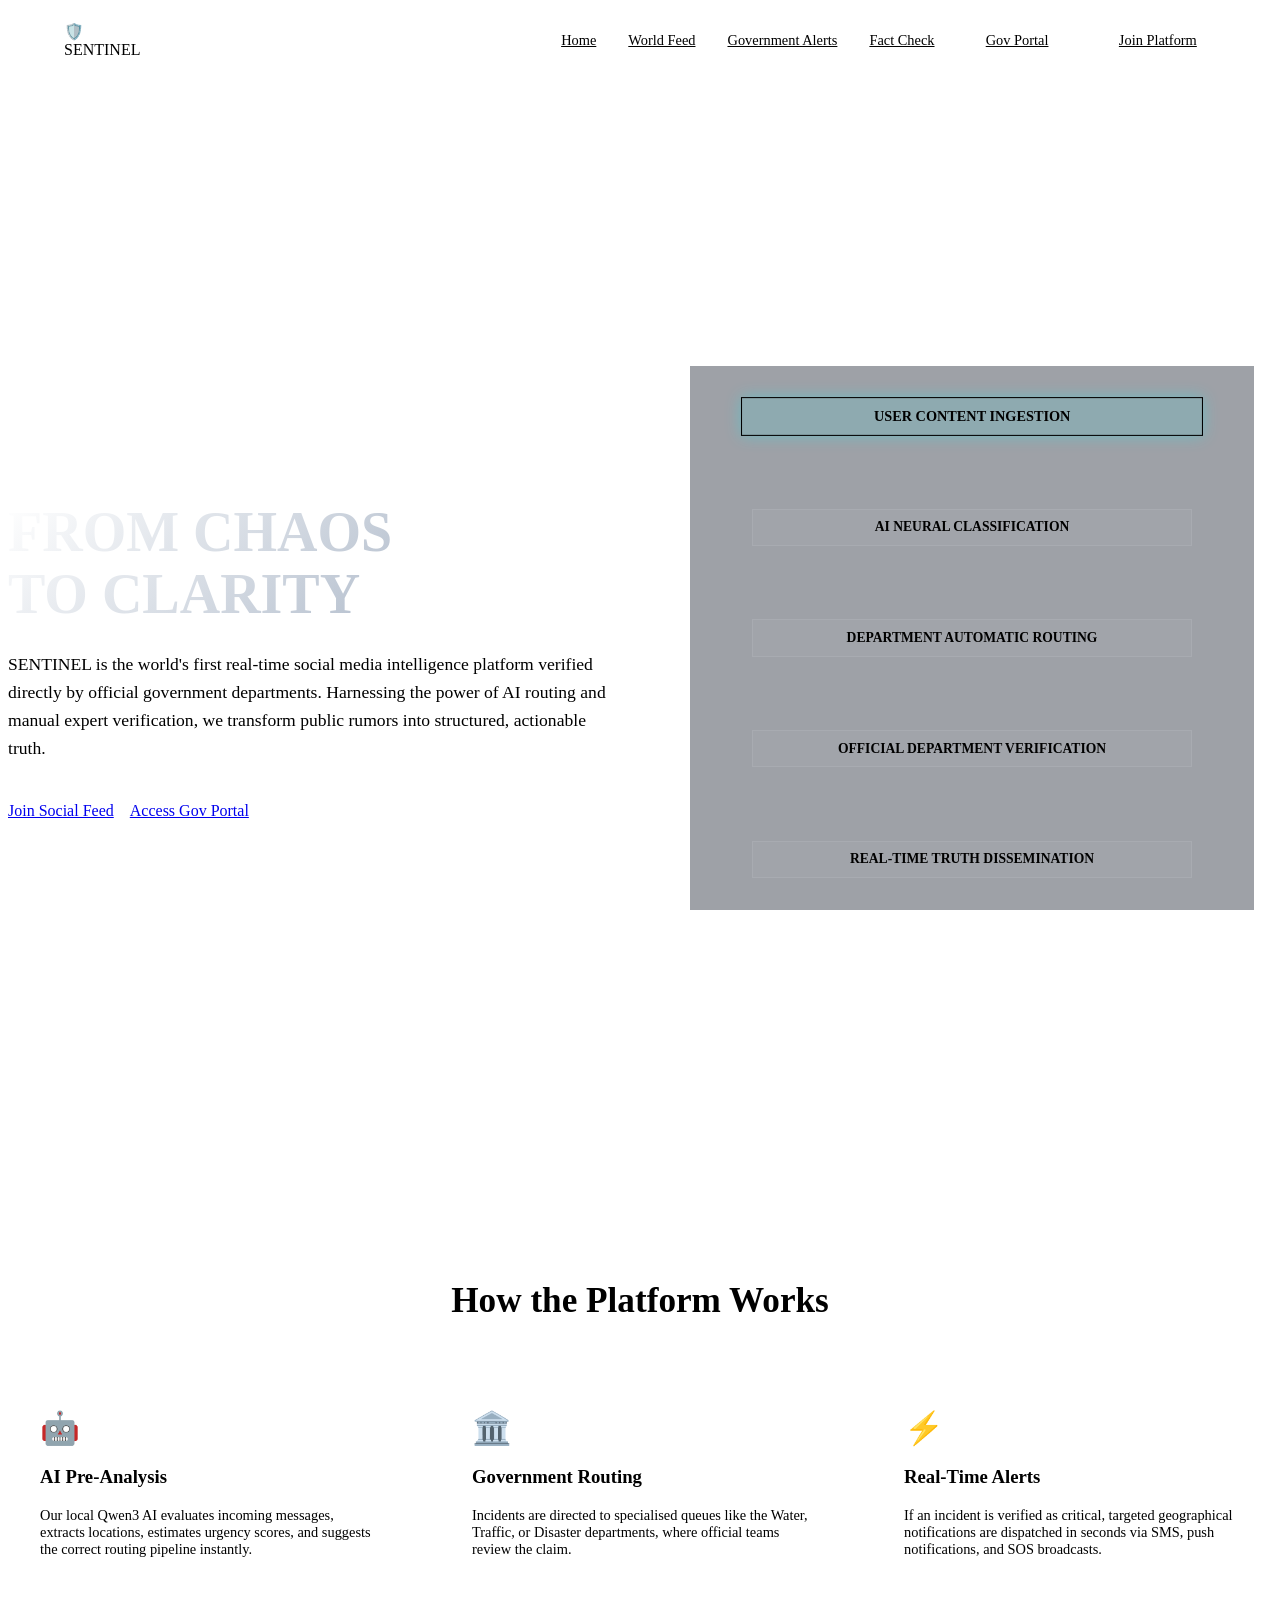
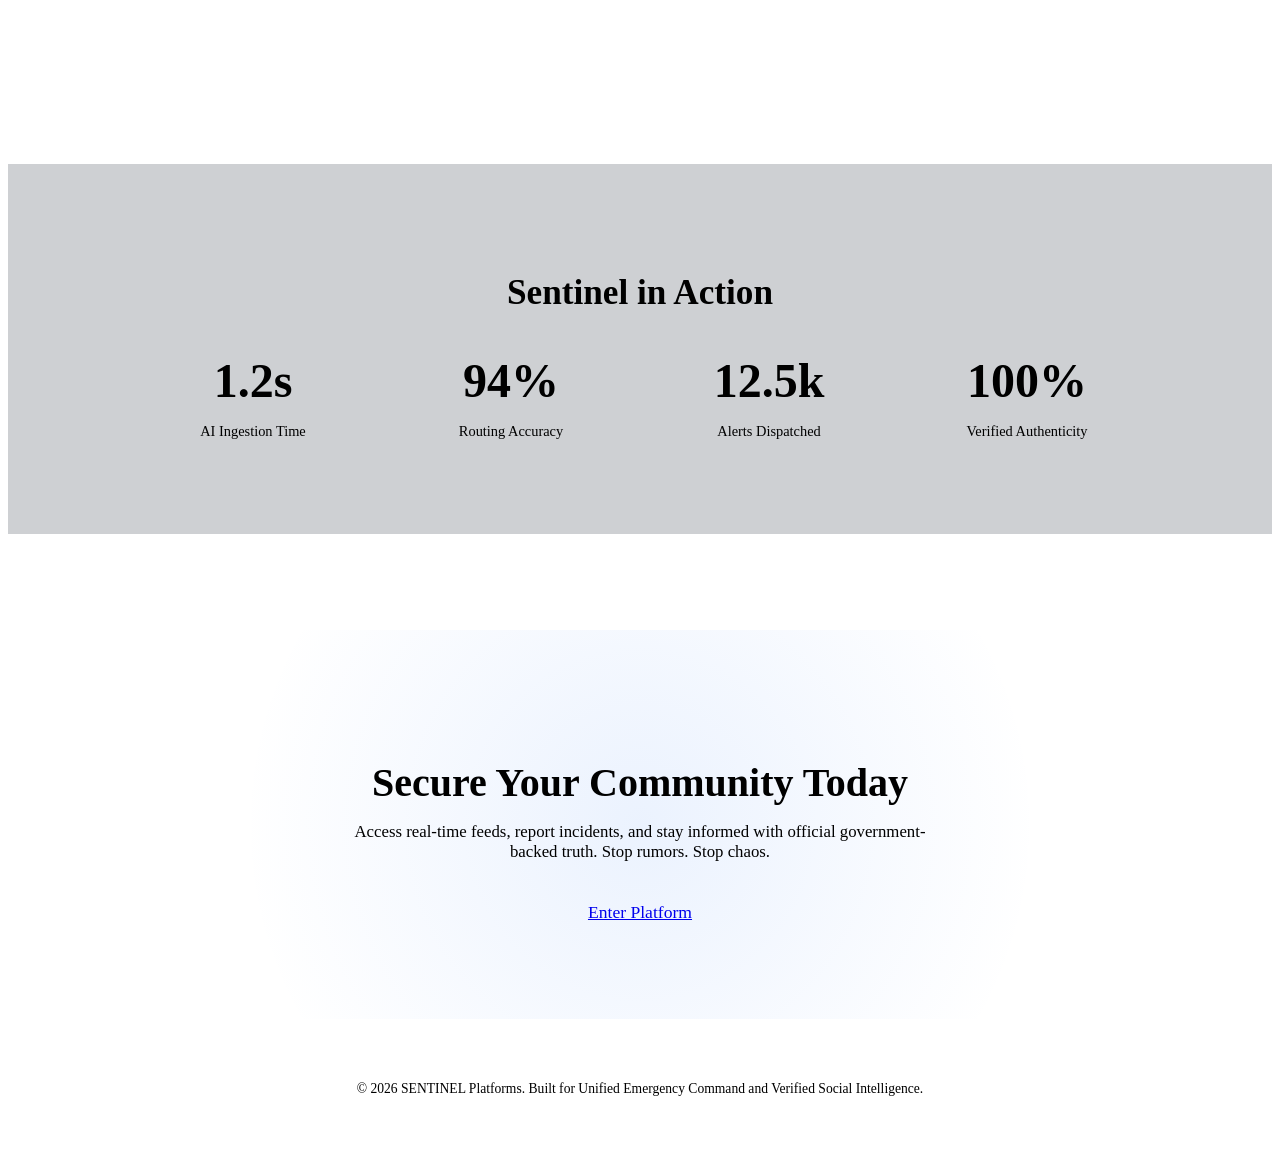
==== frontend/index.html @ c29b2e0d "Initial commit of SENTINEL with Lucida Fax, responsive styles and custom visual effects" ====
<!DOCTYPE html>
<html lang="en">
<head>
    <meta charset="UTF-8">
    <meta name="viewport" content="width=device-width, initial-scale=1.0">
    <title>SENTINEL - Real-Time Government Verified Social Intelligence</title>
    <link rel="stylesheet" href="/css/variables.css">
    <link rel="stylesheet" href="/css/reset.css">
    <link rel="stylesheet" href="/css/global.css">
    <link rel="stylesheet" href="/css/layout.css">
    <link rel="stylesheet" href="/css/components.css">
    <link rel="stylesheet" href="/css/animations.css">
    <link rel="stylesheet" href="/css/responsive.css">
    <style>
        body {
            overflow-x: hidden;
        }
        /* Landing Page Custom Elements */
        .landing-header {
            display: flex;
            justify-content: space-between;
            align-items: center;
            height: 80px;
            border-bottom: var(--border-color-dark) 1px solid;
            backdrop-filter: var(--glass-blur);
            position: fixed;
            top: 0; left: 0; right: 0;
            z-index: 100;
            padding: 0 4rem;
        }
        .landing-nav {
            display: flex;
            gap: 2rem;
            align-items: center;
        }
        .landing-nav a {
            font-size: 0.9rem;
            font-weight: 500;
            color: var(--text-secondary-dark);
            transition: var(--transition-fast);
        }
        .landing-nav a:hover {
            color: var(--color-accent);
        }
        .landing-hero {
            padding: 180px 0 100px;
            display: grid;
            grid-template-columns: 1fr 1fr;
            gap: 4rem;
            align-items: center;
            min-height: 100vh;
        }
        .hero-left h1 {
            font-size: 3.5rem;
            line-height: 1.1;
            font-weight: 800;
            margin-bottom: 1.5rem;
            background: linear-gradient(135deg, #ffffff, #94a3b8);
            -webkit-background-clip: text;
            -webkit-text-fill-color: transparent;
        }
        .hero-left h1 span {
            display: block;
            background: linear-gradient(135deg, var(--color-accent), var(--color-secondary));
            -webkit-background-clip: text;
            -webkit-text-fill-color: transparent;
        }
        .hero-left p {
            font-size: 1.1rem;
            color: var(--text-secondary-dark);
            margin-bottom: 2.5rem;
            line-height: 1.6;
        }
        .hero-buttons {
            display: flex;
            gap: 1rem;
        }
        
        /* Flowchart animation container */
        .hero-right {
            display: flex;
            justify-content: center;
            align-items: center;
            position: relative;
        }
        .flow-animation-box {
            width: 100%;
            max-width: 500px;
            height: 480px;
            background: rgba(13, 20, 35, 0.4);
            border: var(--border-color-dark) 1px solid;
            border-radius: var(--border-radius-lg);
            padding: 2rem;
            display: flex;
            flex-direction: column;
            justify-content: space-between;
            align-items: center;
            backdrop-filter: var(--glass-blur);
        }
        .flow-node {
            padding: 0.6rem 1.2rem;
            border-radius: var(--border-radius);
            font-size: 0.85rem;
            font-weight: 600;
            background: rgba(255,255,255,0.03);
            border: 1px solid rgba(255, 255, 255, 0.08);
            text-align: center;
            width: 80%;
            position: relative;
            z-index: 2;
            transition: var(--transition-fast);
        }
        .flow-node.active {
            border-color: var(--color-accent);
            background: rgba(0, 245, 255, 0.1);
            box-shadow: 0 0 15px rgba(0, 245, 255, 0.3);
            transform: scale(1.05);
        }
        .flow-line {
            width: 2px;
            height: 40px;
            background: linear-gradient(180deg, var(--color-secondary), transparent);
            position: relative;
        }
        .flow-line::after {
            content: '';
            position: absolute;
            top: 0; left: -2px;
            width: 6px; height: 6px;
            border-radius: 50%;
            background: var(--color-accent);
            animation: flowDot 2s infinite linear;
        }
        @keyframes flowDot {
            0% { top: 0; opacity: 1; }
            100% { top: 100%; opacity: 0; }
        }
        
        .section-title {
            text-align: center;
            font-size: 2.2rem;
            margin-bottom: 3.5rem;
        }
        .section-title span {
            color: var(--color-accent);
        }
        .features-grid {
            display: grid;
            grid-template-columns: repeat(3, 1fr);
            gap: 2rem;
            margin-bottom: 6rem;
        }
        .feature-card {
            padding: 2rem;
            text-align: left;
        }
        .feature-icon {
            font-size: 2rem;
            color: var(--color-accent);
            margin-bottom: 1rem;
        }
        
        .stats-section {
            background: rgba(13, 20, 35, 0.2);
            border-top: var(--border-color-dark) 1px solid;
            border-bottom: var(--border-color-dark) 1px solid;
            padding: 5rem 0;
            text-align: center;
            margin-bottom: 6rem;
        }
        .stats-landing-grid {
            display: grid;
            grid-template-columns: repeat(4, 1fr);
            gap: 2rem;
            max-width: 1000px;
            margin: 0 auto;
        }
        .stat-landing-num {
            font-size: 3rem;
            font-weight: 700;
            color: var(--color-accent);
        }
        
        .cta-section {
            text-align: center;
            padding: 6rem 0;
            background: radial-gradient(circle, rgba(59, 130, 246, 0.1) 0%, transparent 60%);
        }
    </style>
</head>
<body class="theme-dark">

    <header class="landing-header">
        <div class="logo-container" style="margin-bottom: 0;">
            <div class="logo-icon">🛡️</div>
            <div class="logo-text">SENTINEL</div>
        </div>
        <nav class="landing-nav">
            <a href="#">Home</a>
            <a href="/pages/world-feed.html">World Feed</a>
            <a href="/pages/dashboard.html">Government Alerts</a>
            <a href="/pages/fact-check.html">Fact Check</a>
            <a href="/pages/login.html" class="btn btn-secondary" style="padding: 0.5rem 1.2rem;">Gov Portal</a>
            <a href="/pages/world-feed.html" class="btn btn-primary" style="padding: 0.5rem 1.2rem;">Join Platform</a>
        </nav>
    </header>

    <main class="landing-container">
        
        <section class="landing-hero animate-fade-in-up">
            <div class="hero-left">
                <h1>FROM CHAOS<br><span>TO CLARITY</span></h1>
                <p>SENTINEL is the world's first real-time social media intelligence platform verified directly by official government departments. Harnessing the power of AI routing and manual expert verification, we transform public rumors into structured, actionable truth.</p>
                <div class="hero-buttons">
                    <a href="/pages/world-feed.html" class="btn btn-primary">Join Social Feed</a>
                    <a href="/pages/login.html" class="btn btn-secondary">Access Gov Portal</a>
                </div>
            </div>
            <div class="hero-right">
                <div class="flow-animation-box">
                    <div class="flow-node" id="node-user">USER CONTENT INGESTION</div>
                    <div class="flow-line"></div>
                    <div class="flow-node" id="node-ai">AI NEURAL CLASSIFICATION</div>
                    <div class="flow-line"></div>
                    <div class="flow-node" id="node-routing">DEPARTMENT AUTOMATIC ROUTING</div>
                    <div class="flow-line"></div>
                    <div class="flow-node" id="node-gov">OFFICIAL DEPARTMENT VERIFICATION</div>
                    <div class="flow-line"></div>
                    <div class="flow-node" id="node-alert">REAL-TIME TRUTH DISSEMINATION</div>
                </div>
            </div>
        </section>

        <section id="how-it-works" style="padding: 4rem 0;">
            <h2 class="section-title">How the <span>Platform Works</span></h2>
            <div class="features-grid">
                <div class="card feature-card animate-float">
                    <div class="feature-icon">🤖</div>
                    <h3>AI Pre-Analysis</h3>
                    <p class="text-muted" style="margin-top: 0.5rem; font-size: 0.9rem;">Our local Qwen3 AI evaluates incoming messages, extracts locations, estimates urgency scores, and suggests the correct routing pipeline instantly.</p>
                </div>
                <div class="card feature-card animate-float" style="animation-delay: 0.5s;">
                    <div class="feature-icon">🏛️</div>
                    <h3>Government Routing</h3>
                    <p class="text-muted" style="margin-top: 0.5rem; font-size: 0.9rem;">Incidents are directed to specialised queues like the Water, Traffic, or Disaster departments, where official teams review the claim.</p>
                </div>
                <div class="card feature-card animate-float" style="animation-delay: 1s;">
                    <div class="feature-icon">⚡</div>
                    <h3>Real-Time Alerts</h3>
                    <p class="text-muted" style="margin-top: 0.5rem; font-size: 0.9rem;">If an incident is verified as critical, targeted geographical notifications are dispatched in seconds via SMS, push notifications, and SOS broadcasts.</p>
                </div>
            </div>
        </section>

        <section class="stats-section">
            <h2 class="section-title" style="margin-bottom: 2.5rem;">Sentinel <span>in Action</span></h2>
            <div class="stats-landing-grid">
                <div>
                    <div class="stat-landing-num">1.2s</div>
                    <p class="text-muted" style="font-size: 0.9rem;">AI Ingestion Time</p>
                </div>
                <div>
                    <div class="stat-landing-num">94%</div>
                    <p class="text-muted" style="font-size: 0.9rem;">Routing Accuracy</p>
                </div>
                <div>
                    <div class="stat-landing-num">12.5k</div>
                    <p class="text-muted" style="font-size: 0.9rem;">Alerts Dispatched</p>
                </div>
                <div>
                    <div class="stat-landing-num">100%</div>
                    <p class="text-muted" style="font-size: 0.9rem;">Verified Authenticity</p>
                </div>
            </div>
        </section>

        <section class="cta-section">
            <h2 style="font-size: 2.5rem; margin-bottom: 1rem; font-family: 'Poppins';">Secure Your Community Today</h2>
            <p class="text-muted" style="max-width: 600px; margin: 0 auto 2.5rem; font-size: 1.05rem;">Access real-time feeds, report incidents, and stay informed with official government-backed truth. Stop rumors. Stop chaos.</p>
            <a href="/pages/world-feed.html" class="btn btn-primary" style="padding: 1rem 3rem; font-size: 1.1rem;">Enter Platform</a>
        </section>

    </main>

    <footer style="padding: 3rem 0; border-top: var(--border-color-dark) 1px solid; text-align: center; color: var(--text-secondary-dark); font-size: 0.85rem;">
        <p>© 2026 SENTINEL Platforms. Built for Unified Emergency Command and Verified Social Intelligence.</p>
    </footer>

    <script src="/js/api.js"></script>
    <script>
        // Nodes flow animation loop
        const nodes = ['node-user', 'node-ai', 'node-routing', 'node-gov', 'node-alert'];
        let activeIdx = 0;
        
        function rotateAnimation() {
            nodes.forEach(id => {
                document.getElementById(id).classList.remove('active');
            });
            document.getElementById(nodes[activeIdx]).classList.add('active');
            activeIdx = (activeIdx + 1) % nodes.length;
        }
        
        setInterval(rotateAnimation, 2000);
        rotateAnimation();
    </script>
</body>
</html>
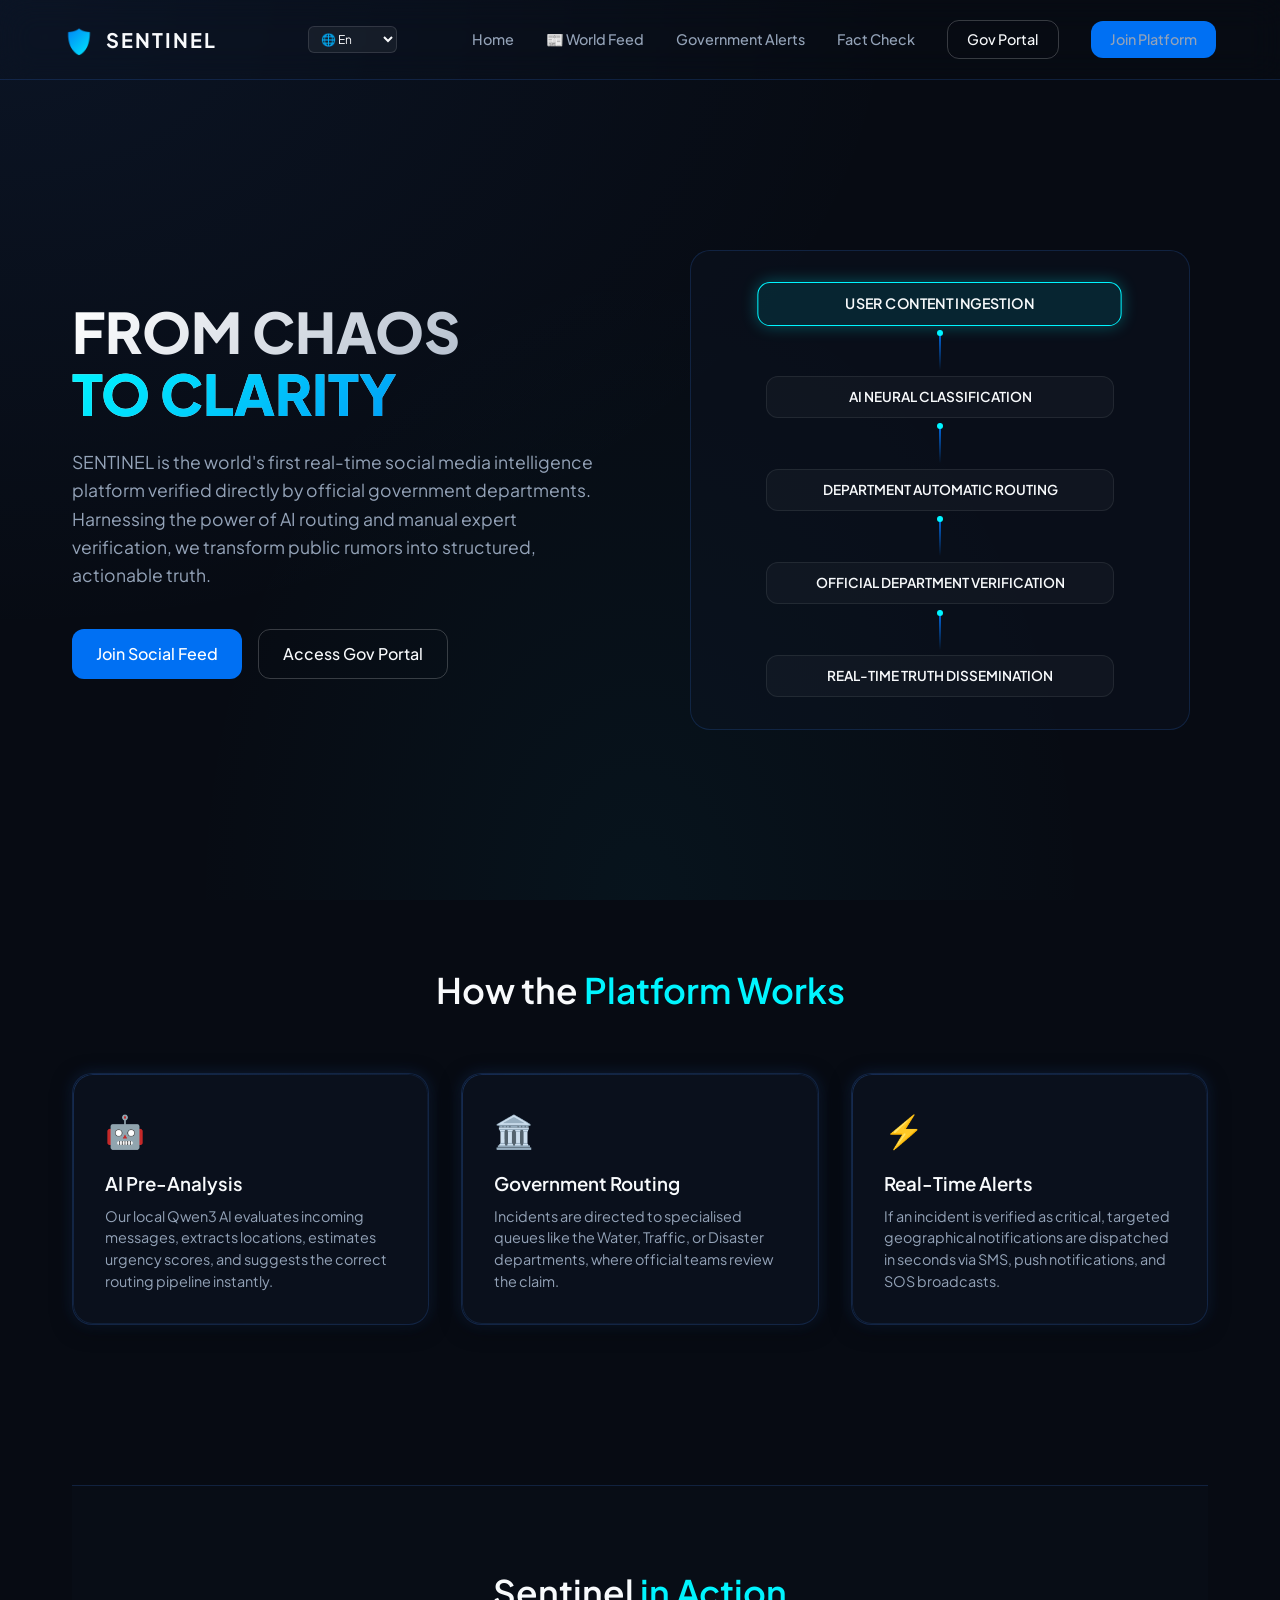
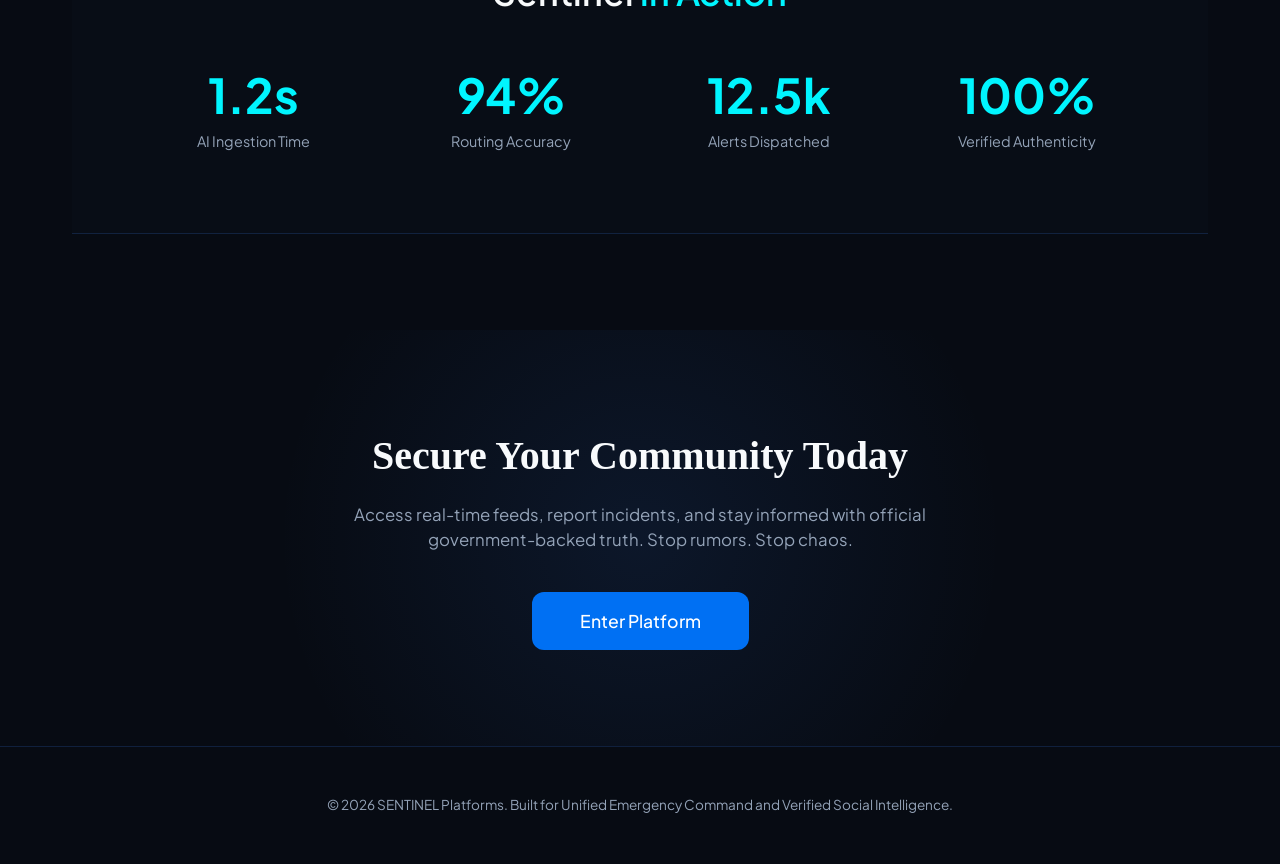
==== commit bfbabae6: "style: restore CSS layouts, convert paths to relative, and upgrade visuals" ====
--- a/frontend/index.html
+++ b/frontend/index.html
@@ -4,13 +4,13 @@
     <meta charset="UTF-8">
     <meta name="viewport" content="width=device-width, initial-scale=1.0">
     <title>SENTINEL - Real-Time Government Verified Social Intelligence</title>
-    <link rel="stylesheet" href="/css/variables.css">
-    <link rel="stylesheet" href="/css/reset.css">
-    <link rel="stylesheet" href="/css/global.css">
-    <link rel="stylesheet" href="/css/layout.css">
-    <link rel="stylesheet" href="/css/components.css">
-    <link rel="stylesheet" href="/css/animations.css">
-    <link rel="stylesheet" href="/css/responsive.css">
+    <link rel="stylesheet" href="css/variables.css?v=1.0.1">
+    <link rel="stylesheet" href="css/reset.css?v=1.0.1">
+    <link rel="stylesheet" href="css/global.css?v=1.0.1">
+    <link rel="stylesheet" href="css/layout.css?v=1.0.1">
+    <link rel="stylesheet" href="css/components.css?v=1.0.1">
+    <link rel="stylesheet" href="css/animations.css?v=1.0.1">
+    <link rel="stylesheet" href="css/responsive.css?v=1.0.1">
     <style>
         body {
             overflow-x: hidden;
@@ -197,11 +197,11 @@
         </div>
         <nav class="landing-nav">
             <a href="#">Home</a>
-            <a href="/pages/world-feed.html">World Feed</a>
-            <a href="/pages/dashboard.html">Government Alerts</a>
-            <a href="/pages/fact-check.html">Fact Check</a>
-            <a href="/pages/login.html" class="btn btn-secondary" style="padding: 0.5rem 1.2rem;">Gov Portal</a>
-            <a href="/pages/world-feed.html" class="btn btn-primary" style="padding: 0.5rem 1.2rem;">Join Platform</a>
+            <a href="pages/world-feed.html">World Feed</a>
+            <a href="pages/dashboard.html">Government Alerts</a>
+            <a href="pages/fact-check.html">Fact Check</a>
+            <a href="pages/login.html" class="btn btn-secondary" style="padding: 0.5rem 1.2rem;">Gov Portal</a>
+            <a href="pages/world-feed.html" class="btn btn-primary" style="padding: 0.5rem 1.2rem;">Join Platform</a>
         </nav>
     </header>
 
@@ -212,8 +212,8 @@
                 <h1>FROM CHAOS<br><span>TO CLARITY</span></h1>
                 <p>SENTINEL is the world's first real-time social media intelligence platform verified directly by official government departments. Harnessing the power of AI routing and manual expert verification, we transform public rumors into structured, actionable truth.</p>
                 <div class="hero-buttons">
-                    <a href="/pages/world-feed.html" class="btn btn-primary">Join Social Feed</a>
-                    <a href="/pages/login.html" class="btn btn-secondary">Access Gov Portal</a>
+                    <a href="pages/world-feed.html" class="btn btn-primary">Join Social Feed</a>
+                    <a href="pages/login.html" class="btn btn-secondary">Access Gov Portal</a>
                 </div>
             </div>
             <div class="hero-right">
@@ -277,7 +277,7 @@
         <section class="cta-section">
             <h2 style="font-size: 2.5rem; margin-bottom: 1rem; font-family: 'Poppins';">Secure Your Community Today</h2>
             <p class="text-muted" style="max-width: 600px; margin: 0 auto 2.5rem; font-size: 1.05rem;">Access real-time feeds, report incidents, and stay informed with official government-backed truth. Stop rumors. Stop chaos.</p>
-            <a href="/pages/world-feed.html" class="btn btn-primary" style="padding: 1rem 3rem; font-size: 1.1rem;">Enter Platform</a>
+            <a href="pages/world-feed.html" class="btn btn-primary" style="padding: 1rem 3rem; font-size: 1.1rem;">Enter Platform</a>
         </section>
 
     </main>
@@ -286,7 +286,8 @@
         <p>© 2026 SENTINEL Platforms. Built for Unified Emergency Command and Verified Social Intelligence.</p>
     </footer>
 
-    <script src="/js/api.js"></script>
+    <script src="js/i18n.js?v=1.0.1"></script>
+    <script src="js/api.js?v=1.0.1"></script>
     <script>
         // Nodes flow animation loop
         const nodes = ['node-user', 'node-ai', 'node-routing', 'node-gov', 'node-alert'];
@@ -304,4 +305,4 @@
         rotateAnimation();
     </script>
 </body>
-</html>
+</html>
--- a/frontend/css/variables.css
+++ b/frontend/css/variables.css
@@ -0,0 +1,54 @@
+@import url('https://fonts.googleapis.com/css2?family=Plus+Jakarta+Sans:ital,wght@0,300;0,400;0,500;0,600;0,700;0,800;1,400;1,500;1,600;1,700&family=Space+Grotesk:wght@300;400;500;600;700&display=swap');
+
+:root {
+    /* Color Palette */
+    --primary-bg-light: #f8fafc;
+    --primary-bg-dark: #070b13;
+    
+    --card-bg-light: rgba(255, 255, 255, 0.9);
+    --card-bg-dark: rgba(13, 20, 35, 0.65);
+    
+    --border-color-light: #e2e8f0;
+    --border-color-dark: rgba(59, 130, 246, 0.18);
+    
+    --text-primary-light: #0f172a;
+    --text-primary-dark: #f8fafc;
+    --text-secondary-light: #475569;
+    --text-secondary-dark: #94a3b8;
+
+    /* Theme Colors */
+    --color-primary: #0a1128;       /* Deep Navy Blue */
+    --color-secondary: #0070f3;     /* Electric Blue */
+    --color-accent: #00f5ff;        /* Neon Cyber Cyan */
+    --color-success: #10b981;       /* Green */
+    --color-success-bright: #34d399;/* Bright Green */
+    --color-warning: #f59e0b;       /* Orange */
+    --color-danger: #ef4444;        /* Red */
+    --color-critical: #ff007f;      /* Emergency Pinkish Red */
+    --color-critical-pulse: #dc2626;
+
+    /* Layout Tokens */
+    --sidebar-width: 260px;
+    --navbar-height: 70px;
+    --border-radius: 12px;
+    --border-radius-lg: 20px;
+    --border-radius-sm: 6px;
+    
+    /* Shadows */
+    --shadow-light: 0 4px 6px -1px rgb(0 0 0 / 0.1), 0 2px 4px -2px rgb(0 0 0 / 0.1);
+    --shadow-dark: 0 4px 20px 0 rgba(0, 0, 0, 0.5), 0 0 15px 0 rgba(59, 130, 246, 0.2);
+    
+    /* Glassmorphism */
+    --glass-blur: blur(16px);
+    --glass-border: 1px solid rgba(255, 255, 255, 0.08);
+    --glass-border-blue: 1px solid rgba(59, 130, 246, 0.25);
+    
+    /* Transitions */
+    --transition-fast: all 0.2s cubic-bezier(0.4, 0, 0.2, 1);
+    --transition-normal: all 0.3s cubic-bezier(0.4, 0, 0.2, 1);
+    --transition-slow: all 0.5s cubic-bezier(0.4, 0, 0.2, 1);
+    
+    /* Typography */
+    --font-primary: 'Plus Jakarta Sans', -apple-system, BlinkMacSystemFont, "Segoe UI", Roboto, sans-serif;
+    --font-mono: 'Space Grotesk', monospace;
+}
--- a/frontend/css/global.css
+++ b/frontend/css/global.css
@@ -0,0 +1,151 @@
+/* Base Styles */
+body {
+    font-family: var(--font-primary);
+    transition: background-color 0.3s ease, color 0.3s ease;
+}
+
+h1, h2, h3, h4, h5, h6 {
+    font-family: var(--font-primary);
+    font-weight: 600;
+}
+
+/* Light Theme (User Platform Default) */
+body.theme-light, .theme-light {
+    background-color: var(--primary-bg-light);
+    color: var(--text-primary-light);
+}
+
+body.theme-light .card, .theme-light .card {
+    background-color: var(--card-bg-light);
+    border: 1px solid var(--border-color-light);
+    box-shadow: var(--shadow-light);
+}
+
+body.theme-light .text-muted, .theme-light .text-muted {
+    color: var(--text-secondary-light);
+}
+
+/* Dark Theme (Gov Portal Default) */
+body.theme-dark, .theme-dark {
+    background-color: var(--primary-bg-dark);
+    color: var(--text-primary-dark);
+    background-image: 
+        radial-gradient(at 0% 0%, rgba(59, 130, 246, 0.08) 0px, transparent 50%),
+        radial-gradient(at 50% 100%, rgba(6, 182, 212, 0.05) 0px, transparent 50%);
+    background-attachment: fixed;
+}
+
+body.theme-dark .card, .theme-dark .card {
+    background: var(--card-bg-dark);
+    backdrop-filter: var(--glass-blur);
+    border: var(--border-color-dark) 1px solid;
+    box-shadow: var(--shadow-dark);
+}
+
+body.theme-dark .text-muted, .theme-dark .text-muted {
+    color: var(--text-secondary-dark);
+}
+
+/* Scrollbar customization */
+::-webkit-scrollbar {
+    width: 8px;
+    height: 8px;
+}
+
+::-webkit-scrollbar-track {
+    background: transparent;
+}
+
+.theme-light ::-webkit-scrollbar-thumb {
+    background: #cbd5e1;
+    border-radius: 4px;
+}
+
+.theme-dark ::-webkit-scrollbar-thumb {
+    background: rgba(59, 130, 246, 0.3);
+    border-radius: 4px;
+}
+
+::-webkit-scrollbar-thumb:hover {
+    background: var(--color-secondary);
+}
+
+/* Utility Classes */
+.flex { display: flex; }
+.align-center { align-items: center; }
+.justify-between { justify-content: space-between; }
+.grid { display: grid; }
+.gap-1 { gap: 0.5rem; }
+.gap-2 { gap: 1rem; }
+.gap-3 { gap: 1.5rem; }
+.p-2 { padding: 1rem; }
+.p-3 { padding: 1.5rem; }
+.text-center { text-align: center; }
+.full-width { width: 100%; }
+
+/* Glass Button base styles */
+.btn {
+    padding: 0.75rem 1.5rem;
+    border-radius: var(--border-radius);
+    font-weight: 500;
+    transition: var(--transition-fast);
+    display: inline-flex;
+    align-items: center;
+    justify-content: center;
+    gap: 0.5rem;
+}
+
+.btn-primary {
+    background-color: var(--color-secondary);
+    color: white;
+}
+
+.btn-primary:hover {
+    background-color: #0256be;
+    box-shadow: 0 0 15px rgba(59, 130, 246, 0.5);
+}
+
+.btn-secondary {
+    background-color: transparent;
+    border: 1px solid currentColor;
+}
+
+.theme-dark .btn-secondary {
+    color: var(--text-primary-dark);
+    border-color: rgba(255, 255, 255, 0.2);
+}
+.theme-dark .btn-secondary:hover {
+    background: rgba(255, 255, 255, 0.05);
+}
+
+.theme-light .btn-secondary {
+    color: var(--text-primary-light);
+    border-color: var(--border-color-light);
+}
+.theme-light .btn-secondary:hover {
+    background: rgba(0, 0, 0, 0.03);
+}
+
+.btn-danger {
+    background-color: var(--color-danger);
+    color: white;
+}
+.btn-danger:hover {
+    background-color: #dc2626;
+    box-shadow: 0 0 15px rgba(239, 68, 68, 0.4);
+}
+
+/* Nav Item SVG Icon Styling */
+.nav-icon {
+    width: 18px;
+    height: 18px;
+    margin-right: 10px;
+    flex-shrink: 0;
+    vertical-align: middle;
+    stroke-width: 2;
+    transition: transform 0.2s ease;
+}
+
+.nav-item:hover .nav-icon {
+    transform: scale(1.1);
+}
--- a/frontend/css/layout.css
+++ b/frontend/css/layout.css
@@ -0,0 +1,166 @@
+/* Container Layouts */
+
+/* 1. Landing Hero Layout */
+.landing-container {
+    max-width: 1200px;
+    margin: 0 auto;
+    padding: 0 2rem;
+}
+
+/* 2. Platform App Layout (Feed, Chat, Dashboard) */
+.app-layout {
+    display: grid;
+    grid-template-columns: var(--sidebar-width) 1fr;
+    min-height: 100vh;
+}
+
+.theme-dark .app-layout {
+    border-right: var(--border-color-dark) 1px solid;
+}
+
+/* Sidebar Styling */
+.sidebar {
+    height: 100vh;
+    position: sticky;
+    top: 0;
+    padding: 2rem 1.5rem;
+    display: flex;
+    flex-direction: column;
+    justify-content: space-between;
+}
+
+.theme-light .sidebar {
+    background-color: white;
+    border-right: 1px solid var(--border-color-light);
+}
+
+.theme-dark .sidebar {
+    background: rgba(10, 15, 30, 0.85);
+    backdrop-filter: var(--glass-blur);
+    border-right: var(--border-color-dark) 1px solid;
+}
+
+.logo-container {
+    display: flex;
+    align-items: center;
+    gap: 0.75rem;
+    margin-bottom: 2.5rem;
+}
+
+.logo-icon {
+    font-size: 1.5rem;
+    font-weight: 800;
+    color: var(--color-secondary);
+    background: linear-gradient(135deg, var(--color-secondary), var(--color-accent));
+    -webkit-background-clip: text;
+    -webkit-text-fill-color: transparent;
+}
+
+.logo-text {
+    font-family: var(--font-primary);
+    font-size: 1.25rem;
+    font-weight: 700;
+    letter-spacing: 2px;
+}
+
+.nav-links {
+    display: flex;
+    flex-direction: column;
+    gap: 0.5rem;
+}
+
+.nav-item {
+    display: flex;
+    align-items: center;
+    gap: 1rem;
+    padding: 0.85rem 1rem;
+    border-radius: var(--border-radius);
+    font-weight: 500;
+    color: inherit;
+    transition: var(--transition-fast);
+}
+
+.theme-light .nav-item:hover, .theme-light .nav-item.active {
+    background-color: #f1f5f9;
+    color: var(--color-secondary);
+}
+
+.theme-dark .nav-item:hover, .theme-dark .nav-item.active {
+    background: rgba(59, 130, 246, 0.1);
+    color: var(--color-accent);
+    box-shadow: inset 3px 0 0 var(--color-accent);
+}
+
+/* Header bar */
+.app-header {
+    height: var(--navbar-height);
+    padding: 0 2rem;
+    display: flex;
+    align-items: center;
+    justify-content: space-between;
+}
+
+.theme-light .app-header {
+    background-color: white;
+    border-bottom: 1px solid var(--border-color-light);
+}
+
+.theme-dark .app-header {
+    background: rgba(10, 15, 30, 0.4);
+    backdrop-filter: var(--glass-blur);
+    border-bottom: var(--border-color-dark) 1px solid;
+}
+
+/* Main Area Container */
+.main-content {
+    display: flex;
+    flex-direction: column;
+    height: 100vh;
+    overflow-y: auto;
+}
+
+.content-body {
+    padding: 2rem;
+    flex: 1;
+}
+
+/* Layout locking helper for dashboard rooms with internal columns (Verification Workspace) */
+.lock-layout .main-content {
+    overflow: hidden;
+}
+
+.lock-layout .content-body {
+    overflow: hidden;
+    display: flex;
+    flex-direction: column;
+    min-height: 0;
+    height: calc(100vh - var(--navbar-height));
+}
+
+/* 3. Three-Column Social Media Feed Layout */
+.feed-layout {
+    display: grid;
+    grid-template-columns: 1fr 350px;
+    gap: 2rem;
+    overflow-y: auto;
+    flex: 1;
+}
+
+/* 4. Split-Screen Government Verification Workspace Layout */
+.workspace-grid {
+    display: grid;
+    grid-template-columns: 1fr 1.2fr 1fr;
+    gap: 1.5rem;
+    flex: 1;
+    min-height: 0;
+    height: 100%;
+}
+
+.workspace-col {
+    display: flex;
+    flex-direction: column;
+    gap: 1.5rem;
+    height: 100%;
+    overflow: hidden;
+    min-height: 0;
+}
--- a/frontend/css/components.css
+++ b/frontend/css/components.css
@@ -0,0 +1,624 @@
+/* Cards and Glass Panels */
+.card {
+    border-radius: var(--border-radius-lg);
+    padding: 1.5rem;
+    position: relative;
+    transition: var(--transition-normal);
+}
+
+.theme-dark .card::after {
+    content: '';
+    position: absolute;
+    top: 0; left: 0; right: 0; bottom: 0;
+    border-radius: var(--border-radius-lg);
+    border: 1px solid transparent;
+    background: linear-gradient(135deg, rgba(59, 130, 246, 0.25), transparent) border-box;
+    -webkit-mask: linear-gradient(#fff 0 0) padding-box, linear-gradient(#fff 0 0);
+    -webkit-mask-composite: destination-out;
+    mask-composite: exclude;
+    pointer-events: none;
+}
+
+.card-title {
+    font-size: 1.1rem;
+    margin-bottom: 1rem;
+    display: flex;
+    align-items: center;
+    gap: 0.5rem;
+}
+
+/* Badges for status and AI assessments */
+.badge {
+    display: inline-flex;
+    align-items: center;
+    padding: 0.25rem 0.75rem;
+    border-radius: 50px;
+    font-size: 0.75rem;
+    font-weight: 600;
+    text-transform: uppercase;
+    letter-spacing: 0.5px;
+    gap: 0.35rem;
+}
+
+.badge-under-review { background-color: rgba(59, 130, 246, 0.15); color: #3b82f6; border: 1px solid rgba(59, 130, 246, 0.3); }
+.badge-likely-true { background-color: rgba(16, 185, 129, 0.15); color: #10b981; border: 1px solid rgba(16, 185, 129, 0.3); }
+.badge-partially-correct { background-color: rgba(245, 158, 11, 0.15); color: #f59e0b; border: 1px solid rgba(245, 158, 11, 0.3); }
+.badge-likely-false { background-color: rgba(239, 68, 68, 0.15); color: #ef4444; border: 1px solid rgba(239, 68, 68, 0.3); }
+.badge-verified { background-color: rgba(52, 211, 153, 0.2); color: #059669; border: 1px solid rgba(52, 211, 153, 0.5); font-weight: 700; }
+.badge-false { background-color: rgba(239, 68, 68, 0.25); color: #b91c1c; border: 1px solid rgba(239, 68, 68, 0.5); font-weight: 700; }
+.badge-critical { background-color: rgba(220, 38, 38, 0.25); color: #ef4444; border: 1px solid rgba(220, 38, 38, 0.6); animation: borderPulse 1.5s infinite alternate; }
+
+/* Timeline for AI processing (5 stages) */
+.timeline {
+    position: relative;
+    padding-left: 2rem;
+    border-left: 2px solid var(--border-color-light);
+    display: flex;
+    flex-direction: column;
+    gap: 1.5rem;
+    margin: 1.5rem 0;
+}
+
+.theme-dark .timeline {
+    border-left-color: rgba(59, 130, 246, 0.2);
+}
+
+.timeline-item {
+    position: relative;
+}
+
+.timeline-dot {
+    position: absolute;
+    left: -2.45rem;
+    top: 0.2rem;
+    width: 14px;
+    height: 14px;
+    border-radius: 50%;
+    background-color: var(--border-color-light);
+    border: 2px solid white;
+    transition: var(--transition-fast);
+}
+
+.theme-dark .timeline-dot {
+    background-color: #1e293b;
+    border-color: var(--primary-bg-dark);
+}
+
+.timeline-item.active .timeline-dot {
+    background-color: var(--color-secondary);
+    box-shadow: 0 0 10px var(--color-secondary);
+}
+
+.timeline-item.completed .timeline-dot {
+    background-color: var(--color-success);
+    box-shadow: 0 0 10px var(--color-success);
+}
+
+.timeline-content h4 {
+    font-size: 0.9rem;
+    font-weight: 600;
+}
+
+.timeline-content p {
+    font-size: 0.8rem;
+    color: var(--text-secondary-dark);
+}
+
+/* Post Composer Form */
+.composer-card {
+    margin-bottom: 2rem;
+}
+
+.composer-input {
+    width: 100%;
+    min-height: 100px;
+    resize: none;
+    border-radius: var(--border-radius);
+    padding: 1rem;
+    font-size: 0.95rem;
+    margin-bottom: 1rem;
+}
+
+.theme-light .composer-input {
+    background-color: #f8fafc;
+    border: 1px solid var(--border-color-light);
+}
+
+.theme-dark .composer-input {
+    background: rgba(255, 255, 255, 0.03);
+    border: 1px solid rgba(255, 255, 255, 0.08);
+    color: var(--text-primary-dark);
+}
+
+.composer-actions {
+    display: flex;
+    justify-content: space-between;
+    align-items: center;
+}
+
+.file-upload-btn {
+    display: flex;
+    align-items: center;
+    gap: 0.5rem;
+    font-size: 0.85rem;
+    color: var(--color-secondary);
+    cursor: pointer;
+}
+
+/* Social Feed Post Card */
+.feed-post {
+    margin-bottom: 1.5rem;
+}
+
+.post-header {
+    display: flex;
+    justify-content: space-between;
+    margin-bottom: 1rem;
+}
+
+.post-author {
+    display: flex;
+    align-items: center;
+    gap: 0.75rem;
+}
+
+.avatar {
+    width: 40px;
+    height: 40px;
+    border-radius: 50%;
+    background-color: var(--color-secondary);
+    display: flex;
+    align-items: center;
+    justify-content: center;
+    color: white;
+    font-weight: 600;
+    font-size: 0.9rem;
+}
+
+.post-meta h4 {
+    font-size: 0.9rem;
+}
+
+.post-meta span {
+    font-size: 0.75rem;
+    opacity: 0.7;
+}
+
+.post-body {
+    font-size: 0.95rem;
+    margin-bottom: 1rem;
+    line-height: 1.6;
+}
+
+.post-image {
+    width: 100%;
+    max-height: 350px;
+    object-fit: cover;
+    border-radius: var(--border-radius);
+    margin-bottom: 1rem;
+}
+
+.post-footer {
+    display: flex;
+    justify-content: space-between;
+    border-top: 1px solid rgba(0,0,0,0.05);
+    padding-top: 1rem;
+    font-size: 0.85rem;
+}
+
+.theme-dark .post-footer {
+    border-top-color: rgba(255,255,255,0.05);
+}
+
+.post-action {
+    display: flex;
+    align-items: center;
+    gap: 0.4rem;
+    cursor: pointer;
+    transition: var(--transition-fast);
+}
+
+.post-action:hover {
+    color: var(--color-secondary);
+}
+
+/* World Chat Layout */
+.chat-container {
+    display: flex;
+    flex-direction: column;
+    height: calc(100vh - var(--navbar-height) - 4rem);
+}
+
+.chat-messages {
+    flex: 1;
+    overflow-y: auto;
+    padding: 1.5rem;
+    display: flex;
+    flex-direction: column;
+    gap: 1rem;
+}
+
+.chat-bubble-wrapper {
+    display: flex;
+    gap: 0.75rem;
+    max-width: 70%;
+}
+
+.chat-bubble-wrapper.self {
+    align-self: flex-end;
+    flex-direction: row-reverse;
+}
+
+.chat-bubble {
+    padding: 0.75rem 1rem;
+    border-radius: var(--border-radius);
+    font-size: 0.9rem;
+}
+
+.theme-light .chat-bubble {
+    background-color: #f1f5f9;
+}
+.theme-light .chat-bubble-wrapper.self .chat-bubble {
+    background-color: var(--color-secondary);
+    color: white;
+}
+
+.theme-dark .chat-bubble {
+    background: rgba(255,255,255,0.05);
+}
+.theme-dark .chat-bubble-wrapper.self .chat-bubble {
+    background-color: var(--color-secondary);
+    color: white;
+}
+
+.chat-input-area {
+    display: flex;
+    gap: 1rem;
+    padding: 1rem 0;
+    align-items: center;
+}
+
+.chat-input {
+    flex: 1;
+    padding: 0.75rem 1rem;
+    border-radius: var(--border-radius);
+}
+
+.theme-light .chat-input {
+    border: 1px solid var(--border-color-light);
+}
+
+.theme-dark .chat-input {
+    border: 1px solid rgba(255,255,255,0.1);
+    background: rgba(255,255,255,0.03);
+    color: white;
+}
+
+/* Kanban Board Columns */
+.kanban-board {
+    display: grid;
+    grid-template-columns: repeat(5, 1fr);
+    gap: 1rem;
+    overflow-x: auto;
+    height: 100%;
+}
+
+.kanban-column {
+    background: rgba(255, 255, 255, 0.02);
+    border-radius: var(--border-radius);
+    padding: 1rem;
+    display: flex;
+    flex-direction: column;
+    gap: 1rem;
+    min-width: 250px;
+    border: 1px solid rgba(255, 255, 255, 0.05);
+}
+
+.kanban-header {
+    font-size: 0.9rem;
+    font-weight: 600;
+    display: flex;
+    justify-content: space-between;
+    border-bottom: 2px solid var(--color-secondary);
+    padding-bottom: 0.5rem;
+}
+
+.kanban-cards {
+    flex: 1;
+    display: flex;
+    flex-direction: column;
+    gap: 0.75rem;
+    overflow-y: auto;
+}
+
+.kanban-card {
+    padding: 1rem;
+    cursor: grab;
+}
+
+.kanban-card:active {
+    cursor: grabbing;
+}
+
+/* Stat Cards */
+.stats-grid {
+    display: grid;
+    grid-template-columns: repeat(5, 1fr);
+    gap: 1rem;
+    margin-bottom: 2rem;
+}
+
+.stat-card {
+    padding: 1.5rem;
+    display: flex;
+    flex-direction: column;
+    justify-content: space-between;
+}
+
+.stat-value {
+    font-size: 2rem;
+    font-weight: 700;
+    line-height: 1;
+    margin-top: 0.5rem;
+}
+
+/* Toast Messages */
+.toast-container {
+    position: fixed;
+    top: 20px;
+    right: 20px;
+    z-index: 9999;
+    display: flex;
+    flex-direction: column;
+    gap: 0.5rem;
+}
+
+.toast {
+    padding: 1rem 1.5rem;
+    border-radius: var(--border-radius);
+    color: white;
+    box-shadow: 0 4px 15px rgba(0,0,0,0.3);
+    display: flex;
+    align-items: center;
+    gap: 0.75rem;
+    font-weight: 500;
+    font-size: 0.9rem;
+    min-width: 300px;
+}
+
+.toast-success { background-color: var(--color-success); }
+.toast-error { background-color: var(--color-danger); }
+.toast-info { background-color: var(--color-secondary); }
+.toast-warning { background-color: var(--color-warning); }
+
+/* Interactive map container */
+.map-container {
+    height: 350px;
+    border-radius: var(--border-radius-lg);
+    overflow: hidden;
+    margin-bottom: 2rem;
+    border: 1px solid var(--border-color-dark);
+}
+
+/* Form fields customization */
+.form-group {
+    display: flex;
+    flex-direction: column;
+    gap: 0.5rem;
+    margin-bottom: 1.25rem;
+}
+
+.form-group label {
+    font-size: 0.85rem;
+    font-weight: 500;
+}
+
+.form-control {
+    width: 100%;
+    padding: 0.75rem 1rem;
+    border-radius: var(--border-radius);
+}
+
+.theme-light .form-control {
+    border: 1px solid var(--border-color-light);
+    background-color: white;
+}
+
+.theme-dark .form-control {
+    border: 1px solid rgba(255,255,255,0.1);
+    background-color: rgba(255,255,255,0.03);
+    color: white;
+}
+.theme-dark select.form-control option {
+    background-color: #0b0f19;
+    color: #f8fafc;
+}
+.theme-dark .form-control:focus {
+    border-color: var(--color-accent);
+}
+
+/* Modern Verdict Selector Tiles */
+.verdict-selector-group {
+    display: flex;
+    flex-direction: column;
+    gap: 0.65rem;
+    margin-top: 0.75rem;
+}
+
+.verdict-option {
+    display: flex;
+    align-items: center;
+    gap: 0.75rem;
+    padding: 0.85rem 1rem;
+    border-radius: var(--border-radius);
+    border: 1px solid rgba(255, 255, 255, 0.08);
+    background: rgba(255, 255, 255, 0.02);
+    cursor: pointer;
+    transition: var(--transition-fast);
+    font-size: 0.85rem;
+    font-weight: 500;
+}
+
+.theme-light .verdict-option {
+    border-color: var(--border-color-light);
+    background: #f8fafc;
+}
+
+.verdict-option:hover {
+    background: rgba(255, 255, 255, 0.05);
+    border-color: rgba(255, 255, 255, 0.15);
+}
+
+.theme-light .verdict-option:hover {
+    background: #f1f5f9;
+}
+
+.verdict-option input[type="radio"] {
+    accent-color: var(--color-secondary);
+}
+
+/* Selected States using :has() */
+.verdict-option:has(input[type="radio"]:checked)[data-verdict="VERIFIED"] {
+    border-color: var(--color-success);
+    background: rgba(16, 185, 129, 0.15);
+    color: var(--color-success-bright);
+    box-shadow: 0 0 10px rgba(16, 185, 129, 0.2);
+}
+
+.verdict-option:has(input[type="radio"]:checked)[data-verdict="PARTIALLY_CORRECT"] {
+    border-color: var(--color-warning);
+    background: rgba(245, 158, 11, 0.15);
+    color: #fbbf24;
+    box-shadow: 0 0 10px rgba(245, 158, 11, 0.2);
+}
+
+.verdict-option:has(input[type="radio"]:checked)[data-verdict="FALSE"] {
+    border-color: var(--color-danger);
+    background: rgba(239, 68, 68, 0.15);
+    color: #f87171;
+    box-shadow: 0 0 10px rgba(239, 68, 68, 0.2);
+}
+
+.verdict-option:has(input[type="radio"]:checked)[data-verdict="CRITICAL"] {
+    border-color: var(--color-critical);
+    background: rgba(255, 0, 127, 0.15);
+    color: #ff4da6;
+    box-shadow: 0 0 15px rgba(255, 0, 127, 0.3);
+}
+
+/* Custom Card Scrolling for Government Workspace */
+.workspace-card {
+    display: flex;
+    flex-direction: column;
+    height: 100%;
+    max-height: 100%;
+    overflow: hidden;
+    padding: 1.5rem 1rem 1.5rem 1.5rem !important;
+}
+
+.workspace-card .card-title {
+    flex-shrink: 0;
+    margin-bottom: 1rem;
+}
+
+.workspace-card-content {
+    flex: 1;
+    overflow-y: auto;
+    padding-right: 0.5rem;
+}
+
+/* Premium Language Switcher */
+.lang-switcher-select {
+    font-family: var(--font-primary);
+    font-size: 0.75rem;
+    padding: 0.25rem 0.5rem;
+    margin-left: 1rem;
+    background: rgba(255, 255, 255, 0.05);
+    border: 1px solid rgba(255, 255, 255, 0.12);
+    border-radius: var(--border-radius-sm);
+    color: var(--text-primary-dark);
+    cursor: pointer;
+    outline: none;
+    transition: var(--transition-fast);
+}
+.lang-switcher-select:hover {
+    background: rgba(255, 255, 255, 0.12);
+    border-color: rgba(255, 255, 255, 0.25);
+}
+
+/* Sidebar Specific wrap for Logo Language Switcher */
+.sidebar .logo-container {
+    margin-bottom: 1rem !important;
+}
+.sidebar .lang-switcher-select {
+    width: 100%;
+    margin-left: 0;
+    margin-bottom: 1.5rem;
+    display: block;
+    background: rgba(10, 15, 30, 0.4);
+    border: 1px solid var(--border-color-dark);
+}
+
+/* Polished Stat Cards & Cyber Dashboard Sections */
+.stat-card {
+    background: rgba(13, 20, 35, 0.4) !important;
+    border: 1px solid var(--border-color-dark) !important;
+    box-shadow: 0 4px 15px rgba(0, 0, 0, 0.3) !important;
+    transition: transform 0.25s ease, box-shadow 0.25s ease !important;
+}
+
+.stat-card:hover {
+    transform: translateY(-3px) scale(1.01);
+}
+
+/* Glow styling for different metrics cards */
+.stat-card[style*="var(--color-secondary)"]:hover {
+    box-shadow: 0 10px 25px rgba(0, 112, 243, 0.25) !important;
+    border-color: rgba(0, 112, 243, 0.4) !important;
+}
+.stat-card[style*="var(--color-success)"]:hover {
+    box-shadow: 0 10px 25px rgba(16, 185, 129, 0.2) !important;
+    border-color: rgba(16, 185, 129, 0.4) !important;
+}
+.stat-card[style*="var(--color-danger)"]:hover {
+    box-shadow: 0 10px 25px rgba(239, 68, 68, 0.2) !important;
+    border-color: rgba(239, 68, 68, 0.4) !important;
+}
+.stat-card[style*="var(--color-critical)"]:hover {
+    box-shadow: 0 10px 25px rgba(255, 0, 127, 0.25) !important;
+    border-color: rgba(255, 0, 127, 0.4) !important;
+}
+
+.stat-value {
+    font-family: var(--font-mono) !important;
+    font-weight: 700;
+    font-size: 2.5rem !important;
+    letter-spacing: -0.5px;
+    background: linear-gradient(135deg, #ffffff, #94a3b8);
+    -webkit-background-clip: text;
+    -webkit-text-fill-color: transparent;
+}
+
+/* Specific text alignment overrides for stat values */
+.stat-card[style*="var(--color-secondary)"] .stat-value {
+    background: linear-gradient(135deg, #3b82f6, #00f5ff);
+    -webkit-background-clip: text;
+    -webkit-text-fill-color: transparent;
+}
+.stat-card[style*="var(--color-success)"] .stat-value {
+    background: linear-gradient(135deg, #10b981, #34d399);
+    -webkit-background-clip: text;
+    -webkit-text-fill-color: transparent;
+}
+.stat-card[style*="var(--color-danger)"] .stat-value {
+    background: linear-gradient(135deg, #ef4444, #f87171);
+    -webkit-background-clip: text;
+    -webkit-text-fill-color: transparent;
+}
+.stat-card[style*="var(--color-critical)"] .stat-value {
+    background: linear-gradient(135deg, #ff007f, #ff66b2);
+    -webkit-background-clip: text;
+    -webkit-text-fill-color: transparent;
+}
+
+
--- a/frontend/css/animations.css
+++ b/frontend/css/animations.css
@@ -0,0 +1,167 @@
+/* Keyframes */
+
+@keyframes fadeInUp {
+    from {
+        opacity: 0;
+        transform: translateY(20px);
+    }
+    to {
+        opacity: 1;
+        transform: translateY(0);
+    }
+}
+
+@keyframes slideInRight {
+    from {
+        opacity: 0;
+        transform: translateX(30px);
+    }
+    to {
+        opacity: 1;
+        transform: translateX(0);
+    }
+}
+
+@keyframes slideInLeft {
+    from {
+        opacity: 0;
+        transform: translateX(-30px);
+    }
+    to {
+        opacity: 1;
+        transform: translateX(0);
+    }
+}
+
+@keyframes scaleIn {
+    from {
+        opacity: 0;
+        transform: scale(0.95);
+    }
+    to {
+        opacity: 1;
+        transform: scale(1);
+    }
+}
+
+@keyframes pulse {
+    0% {
+        transform: scale(1);
+        box-shadow: 0 0 0 0 rgba(0, 112, 243, 0.4);
+    }
+    70% {
+        transform: scale(1.05);
+        box-shadow: 0 0 0 10px rgba(0, 112, 243, 0);
+    }
+    100% {
+        transform: scale(1);
+        box-shadow: 0 0 0 0 rgba(0, 112, 243, 0);
+    }
+}
+
+@keyframes glow {
+    0% {
+        box-shadow: 0 0 5px rgba(0, 245, 255, 0.2);
+    }
+    50% {
+        box-shadow: 0 0 20px rgba(0, 245, 255, 0.6);
+    }
+    100% {
+        box-shadow: 0 0 5px rgba(0, 245, 255, 0.2);
+    }
+}
+
+@keyframes float {
+    0% {
+        transform: translateY(0px);
+    }
+    50% {
+        transform: translateY(-10px);
+    }
+    100% {
+        transform: translateY(0px);
+    }
+}
+
+@keyframes shimmer {
+    0% {
+        background-position: -200% 0;
+    }
+    100% {
+        background-position: 200% 0;
+    }
+}
+
+@keyframes notificationPop {
+    0% {
+        opacity: 0;
+        transform: translateY(-20px) scale(0.9);
+    }
+    50% {
+        opacity: 1;
+        transform: translateY(5px) scale(1.02);
+    }
+    100% {
+        opacity: 1;
+        transform: translateY(0) scale(1);
+    }
+}
+
+@keyframes emergencyPulse {
+    0% {
+        background-color: rgba(220, 38, 38, 0.2);
+        box-shadow: 0 0 10px rgba(220, 38, 38, 0.4);
+    }
+    50% {
+        background-color: rgba(220, 38, 38, 0.7);
+        box-shadow: 0 0 25px rgba(220, 38, 38, 0.8), inset 0 0 15px rgba(255, 0, 0, 0.5);
+    }
+    100% {
+        background-color: rgba(220, 38, 38, 0.2);
+        box-shadow: 0 0 10px rgba(220, 38, 38, 0.4);
+    }
+}
+
+@keyframes borderPulse {
+    0% {
+        border-color: rgba(239, 68, 68, 0.3);
+    }
+    100% {
+        border-color: rgba(239, 68, 68, 0.9);
+    }
+}
+
+@keyframes messageAppear {
+    0% {
+        opacity: 0;
+        transform: scale(0.9) translateY(10px);
+    }
+    100% {
+        opacity: 1;
+        transform: scale(1) translateY(0);
+    }
+}
+
+/* Animation Classes */
+.animate-fade-in-up { animation: fadeInUp 0.6s cubic-bezier(0.16, 1, 0.3, 1) forwards; }
+.animate-slide-in-right { animation: slideInRight 0.5s cubic-bezier(0.16, 1, 0.3, 1) forwards; }
+.animate-slide-in-left { animation: slideInLeft 0.5s cubic-bezier(0.16, 1, 0.3, 1) forwards; }
+.animate-scale-in { animation: scaleIn 0.4s cubic-bezier(0.16, 1, 0.3, 1) forwards; }
+.animate-pulse { animation: pulse 2s infinite; }
+.animate-glow { animation: glow 2s infinite alternate; }
+.animate-float { animation: float 4s ease-in-out infinite; }
+.animate-shimmer {
+    background: linear-gradient(90deg, #f1f5f9 25%, #e2e8f0 50%, #f1f5f9 75%);
+    background-size: 200% 100%;
+    animation: shimmer 1.5s infinite;
+}
+.theme-dark .animate-shimmer {
+    background: linear-gradient(90deg, #0f172a 25%, #1e293b 50%, #0f172a 75%);
+    background-size: 200% 100%;
+}
+.animate-emergency-pulse {
+    animation: emergencyPulse 1.2s infinite;
+}
+.animate-msg-appear {
+    animation: messageAppear 0.25s cubic-bezier(0.16, 1, 0.3, 1) forwards;
+}
--- a/frontend/css/responsive.css
+++ b/frontend/css/responsive.css
@@ -0,0 +1,326 @@
+/* SENTINEL Responsive & Visual Effects Framework */
+
+/* ==========================================
+   1. LARGE DESKTOPS & ULTRA-WIDE SCREEN OPTIMIZATIONS
+   ========================================== */
+@media (min-width: 1400px) {
+    .landing-container {
+        max-width: 1400px;
+    }
+    .feed-layout {
+        grid-template-columns: 1fr 400px;
+        gap: 3rem;
+    }
+    .workspace-grid {
+        grid-template-columns: 1.1fr 1.3fr 1.1fr;
+        gap: 2rem;
+    }
+}
+
+/* ==========================================
+   2. LAPTOPS & MEDIUM DESKTOPS (max-width: 1200px)
+   ========================================== */
+@media (max-width: 1200px) {
+    :root {
+        --sidebar-width: 240px;
+    }
+    .landing-container {
+        max-width: 960px;
+        padding: 0 1.5rem;
+    }
+    .feed-layout {
+        grid-template-columns: 1fr 300px;
+        gap: 1.5rem;
+    }
+    .workspace-grid {
+        grid-template-columns: 1fr 1.1fr 0.9fr;
+        gap: 1rem;
+    }
+    .stats-grid {
+        grid-template-columns: repeat(4, 1fr);
+    }
+    .stat-card:last-child {
+        grid-column: span 4;
+    }
+}
+
+/* ==========================================
+   3. TABLETS & SMALL LAPTOPS (max-width: 1024px)
+   ========================================== */
+@media (max-width: 1024px) {
+    .app-layout {
+        grid-template-columns: 1fr;
+    }
+
+    /* Fixed responsive overlay sidebar */
+    .sidebar {
+        position: fixed;
+        left: -100%;
+        top: 0;
+        bottom: 0;
+        width: var(--sidebar-width);
+        z-index: 2000;
+        transition: transform 0.4s cubic-bezier(0.16, 1, 0.3, 1), left 0.4s ease;
+        box-shadow: 0 0 40px rgba(0, 0, 0, 0.6);
+        background: rgba(10, 15, 30, 0.95) !important;
+        backdrop-filter: blur(25px) !important;
+        height: 100vh;
+        display: flex !important;
+    }
+    
+    .sidebar.mobile-open {
+        left: 0;
+        transform: translateX(0);
+    }
+
+    .app-header {
+        padding: 0 1.5rem;
+    }
+
+    #mobile-menu-toggle {
+        display: block !important;
+        background: rgba(255, 255, 255, 0.08) !important;
+        border: 1px solid rgba(255, 255, 255, 0.15) !important;
+        color: white !important;
+        border-radius: var(--border-radius-sm);
+        cursor: pointer;
+        padding: 0.5rem 0.8rem !important;
+        font-size: 1.2rem;
+        transition: background-color 0.2s ease;
+        width: auto !important;
+    }
+
+    #mobile-menu-toggle:hover {
+        background: rgba(255, 255, 255, 0.15) !important;
+    }
+
+    .feed-layout {
+        grid-template-columns: 1fr;
+    }
+
+    .feed-sidebar {
+        display: grid;
+        grid-template-columns: repeat(2, 1fr);
+        gap: 1.5rem;
+    }
+
+    /* Workspace converts to interactive columns */
+    .workspace-grid {
+        grid-template-columns: 1fr;
+        height: auto;
+        overflow-y: visible;
+        gap: 2rem;
+    }
+    
+    .workspace-col {
+        height: auto;
+        overflow-y: visible;
+    }
+
+    .kanban-board {
+        grid-template-columns: repeat(3, 1fr);
+    }
+    
+    .stats-grid {
+        grid-template-columns: repeat(3, 1fr);
+    }
+    .stat-card:last-child {
+        grid-column: span 1;
+    }
+
+    /* Map height adjustment */
+    .map-container {
+        height: 280px;
+    }
+}
+
+/* ==========================================
+   4. LARGE SMARTPHONES (max-width: 768px)
+   ========================================== */
+@media (max-width: 768px) {
+    body {
+        font-size: 0.9rem;
+    }
+
+    .content-body {
+        padding: 1.25rem;
+    }
+
+    .feed-sidebar {
+        grid-template-columns: 1fr;
+    }
+
+    .stats-grid {
+        grid-template-columns: repeat(2, 1fr);
+    }
+
+    .kanban-board {
+        grid-template-columns: repeat(2, 1fr);
+        gap: 0.75rem;
+    }
+
+    .post-header {
+        flex-direction: column;
+        gap: 0.5rem;
+    }
+
+    .post-meta {
+        margin-left: 0;
+    }
+
+    .chat-bubble-wrapper {
+        max-width: 85%;
+    }
+
+    .landing-hero h1 {
+        font-size: 2.5rem;
+    }
+
+    /* Table adjustments */
+    .table-container {
+        overflow-x: auto;
+        -webkit-overflow-scrolling: touch;
+    }
+
+    table {
+        min-width: 600px;
+    }
+}
+
+/* ==========================================
+   5. PORTRAIT MOBILES (max-width: 480px)
+   ========================================== */
+@media (max-width: 480px) {
+    .stats-grid {
+        grid-template-columns: 1fr;
+    }
+
+    .kanban-board {
+        grid-template-columns: 1fr;
+    }
+
+    .btn {
+        width: auto;
+        text-align: center;
+        padding: 0.7rem 1.2rem;
+    }
+    
+    .composer-actions .btn, .chat-input-area .btn, .form-group .btn {
+        width: 100%;
+    }
+
+    .app-header {
+        padding: 0 1rem;
+    }
+
+    .header-actions {
+        gap: 0.5rem;
+    }
+
+    .header-user-info {
+        display: none;
+    }
+
+    .chat-bubble-wrapper {
+        max-width: 95%;
+    }
+
+    .toast-container {
+        left: 10px;
+        right: 10px;
+        top: 10px;
+    }
+
+    .toast {
+        min-width: calc(100vw - 20px);
+        font-size: 0.8rem;
+        padding: 0.75rem 1rem;
+    }
+}
+
+
+/* ==========================================
+   6. PREMIUM WEB EFFECTS & GLASSMORPHISM TRANSITIONS
+   ========================================== */
+
+/* Cyberpunk Card Hover Glow Effect */
+.card {
+    position: relative;
+    overflow: hidden;
+    transition: transform 0.3s cubic-bezier(0.175, 0.885, 0.32, 1.275), 
+                box-shadow 0.3s ease, 
+                border-color 0.3s ease;
+}
+
+.theme-dark .card:hover {
+    transform: translateY(-4px);
+    border-color: rgba(0, 245, 255, 0.4);
+    box-shadow: 0 10px 30px rgba(0, 0, 0, 0.6), 
+                0 0 15px rgba(0, 245, 255, 0.15);
+}
+
+.theme-light .card:hover {
+    transform: translateY(-4px);
+    box-shadow: 0 10px 25px rgba(0, 0, 0, 0.08);
+}
+
+/* Cyber Button Scaling */
+.btn {
+    transition: transform 0.15s cubic-bezier(0.175, 0.885, 0.32, 1.275), 
+                box-shadow 0.3s ease, 
+                background-color 0.3s ease;
+}
+
+.btn:hover {
+    transform: translateY(-1px) scale(1.02);
+}
+
+.btn:active {
+    transform: translateY(1px) scale(0.98);
+}
+
+/* Neon Glow Indicators */
+.neon-glow-cyan {
+    box-shadow: 0 0 10px rgba(0, 245, 255, 0.5), inset 0 0 5px rgba(0, 245, 255, 0.3);
+}
+
+.neon-glow-rose {
+    box-shadow: 0 0 10px rgba(255, 0, 127, 0.5), inset 0 0 5px rgba(255, 0, 127, 0.3);
+}
+
+/* Sidebar Nav Items Smooth Slide Indicator */
+.nav-item {
+    position: relative;
+    overflow: hidden;
+}
+
+.nav-item::before {
+    content: '';
+    position: absolute;
+    left: 0;
+    top: 0;
+    bottom: 0;
+    width: 0px;
+    background: linear-gradient(to bottom, var(--color-secondary), var(--color-accent));
+    transition: width 0.25s cubic-bezier(0.16, 1, 0.3, 1);
+}
+
+.nav-item:hover::before, .nav-item.active::before {
+    width: 4px;
+}
+
+/* Smooth Focus State for Inputs */
+.form-control {
+    transition: border-color 0.3s ease, box-shadow 0.3s ease, background-color 0.3s ease;
+}
+
+.theme-dark .form-control:focus {
+    border-color: var(--color-accent) !important;
+    box-shadow: 0 0 10px rgba(0, 245, 255, 0.25);
+    background-color: rgba(255, 255, 255, 0.05);
+}
+
+.theme-light .form-control:focus {
+    border-color: var(--color-secondary) !important;
+    box-shadow: 0 0 10px rgba(0, 112, 243, 0.15);
+}
